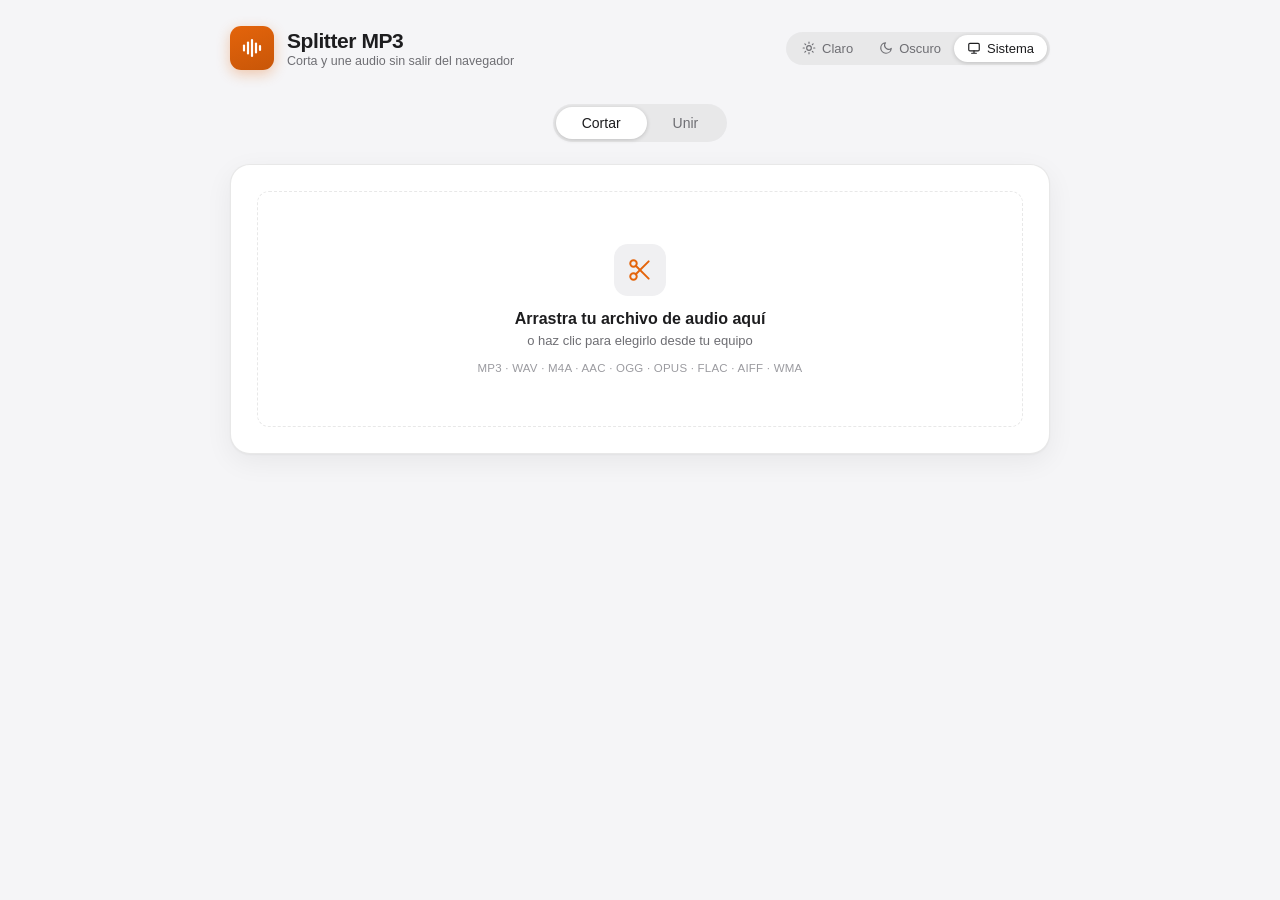
==== index.html @ cbca9de8 "Actualiza la versión de los gestos táctiles" ====
<!DOCTYPE html>
<html lang="es">
<head>
<meta charset="UTF-8">
<meta name="viewport" content="width=device-width,initial-scale=1,maximum-scale=1,user-scalable=no,viewport-fit=cover">
<meta http-equiv="Cache-Control" content="no-cache, no-store, must-revalidate">
<title>Splitter MP3</title>
<style>html,body{margin:0;min-height:100%;background:#f5f5f7;font-family:-apple-system,BlinkMacSystemFont,"Segoe UI",sans-serif}#loader{min-height:100vh;display:grid;place-items:center;color:#6e6e73;font-size:14px}</style>
</head>
<body>
<div id="loader">Abriendo Splitter MP3…</div>
<script>
(async()=>{
  const response=await fetch('./splitter-app.html?v=20260731-gestures22',{cache:'no-store'});
  if(!response.ok)throw new Error('No se pudo cargar Splitter MP3.');
  const source=await response.text();
  document.open();document.write(source);document.close();
})().catch(error=>{console.error(error);document.getElementById('loader').textContent='No se pudo abrir Splitter MP3. Recarga la página.'});
</script>
</body>
</html>
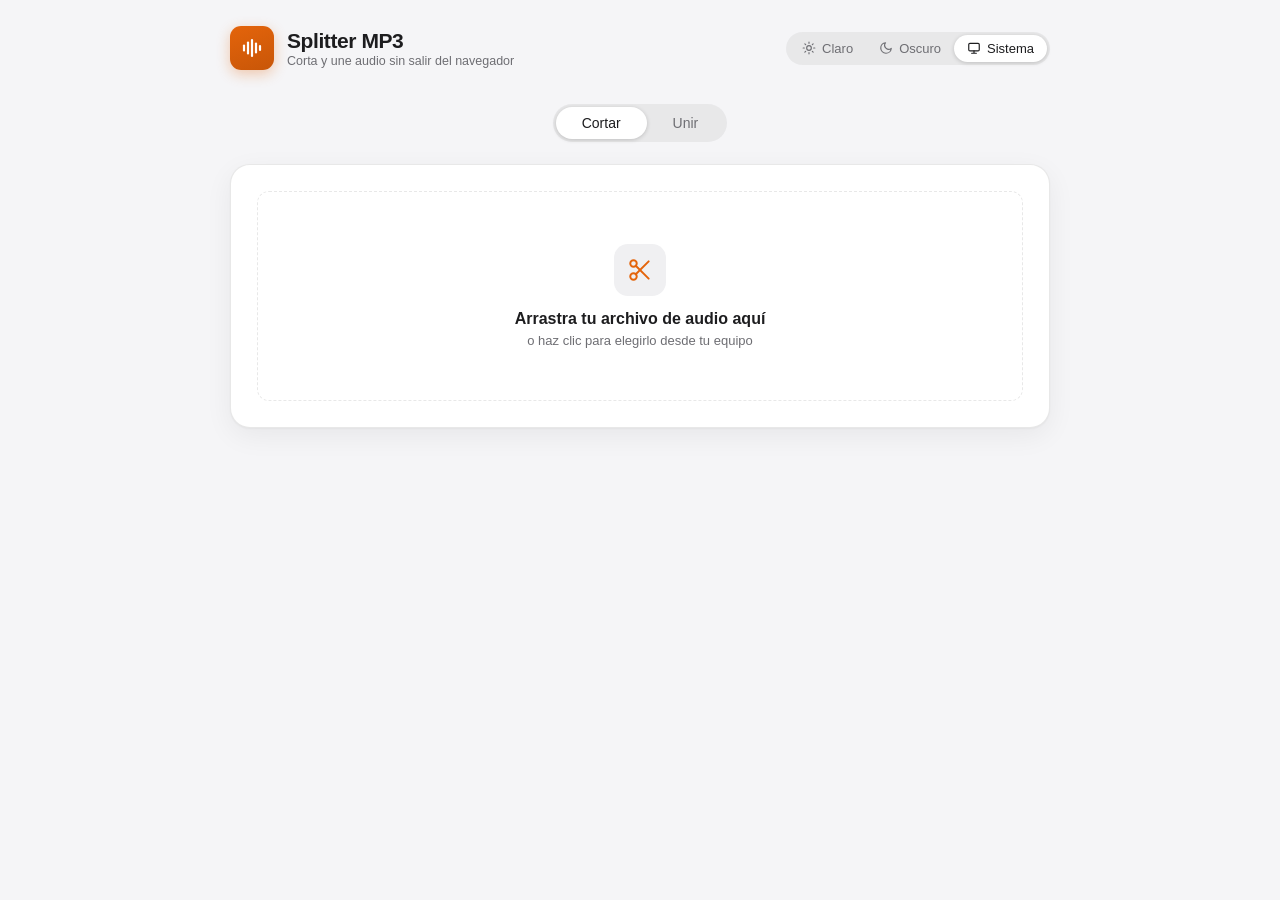
==== commit a49bd4b8: "Actualiza la portada simplificada" ====
--- a/index.html
+++ b/index.html
@@ -11,7 +11,7 @@
 <div id="loader">Abriendo Splitter MP3…</div>
 <script>
 (async()=>{
-  const response=await fetch('./splitter-app.html?v=20260731-gestures22',{cache:'no-store'});
+  const response=await fetch('./splitter-app.html?v=20260731-cleanhome26',{cache:'no-store'});
   if(!response.ok)throw new Error('No se pudo cargar Splitter MP3.');
   const source=await response.text();
   document.open();document.write(source);document.close();
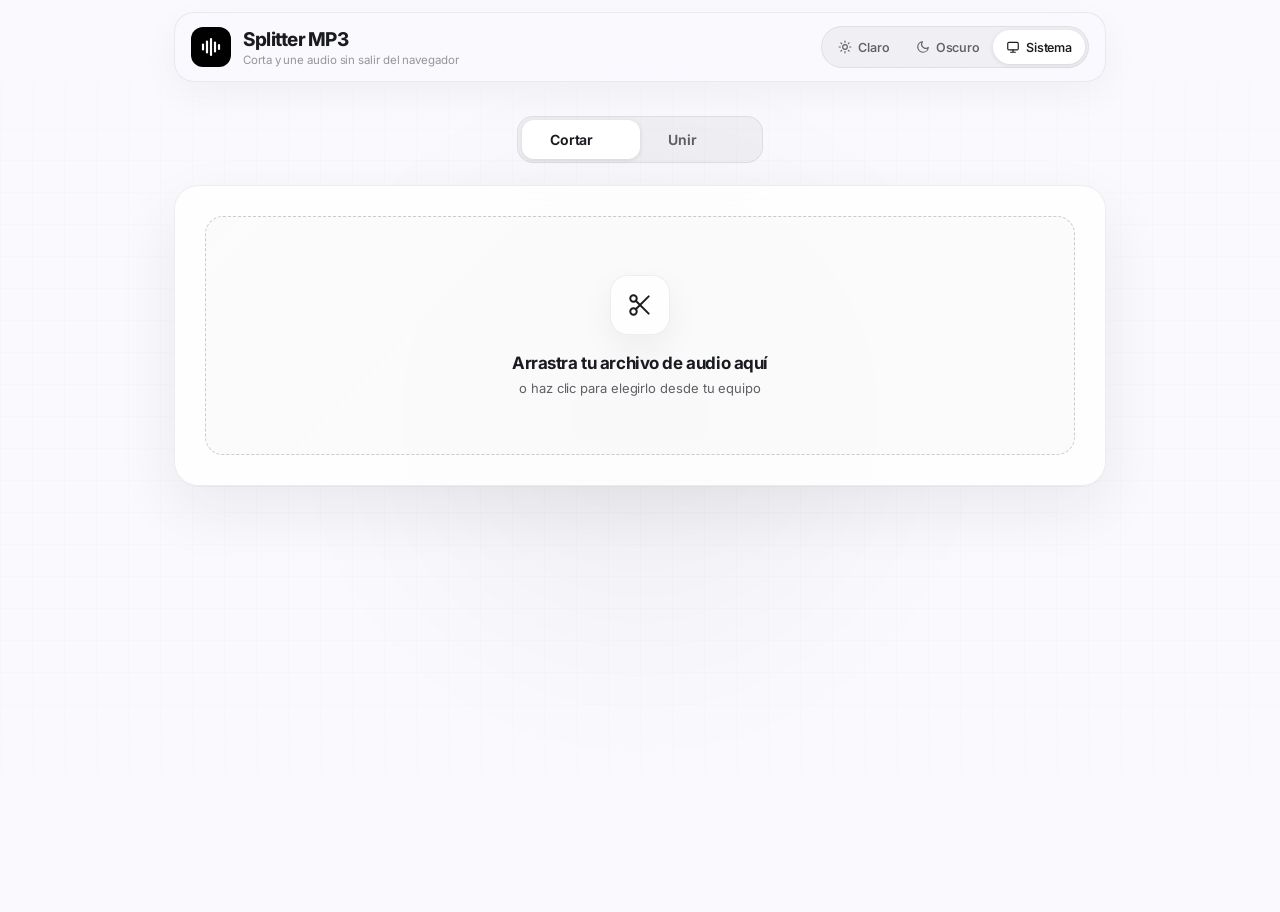
==== commit 8f4afe4e: "Cargar diseño minimalista AUX" ====
--- a/index.html
+++ b/index.html
@@ -5,15 +5,20 @@
 <meta name="viewport" content="width=device-width,initial-scale=1,maximum-scale=1,user-scalable=no,viewport-fit=cover">
 <meta http-equiv="Cache-Control" content="no-cache, no-store, must-revalidate">
 <title>Splitter MP3</title>
-<style>html,body{margin:0;min-height:100%;background:#f5f5f7;font-family:-apple-system,BlinkMacSystemFont,"Segoe UI",sans-serif}#loader{min-height:100vh;display:grid;place-items:center;color:#6e6e73;font-size:14px}</style>
+<style>
+  html,body{margin:0;min-height:100%;background:#faf9fe;font-family:Inter,-apple-system,BlinkMacSystemFont,"Segoe UI",sans-serif}
+  #loader{min-height:100vh;display:grid;place-items:center;color:#77767b;font-size:13px;letter-spacing:.01em}
+  @media(prefers-color-scheme:dark){html,body{background:#0b0b0d}#loader{color:#98989f}}
+</style>
 </head>
 <body>
 <div id="loader">Abriendo Splitter MP3…</div>
 <script>
 (async()=>{
-  const response=await fetch('./splitter-app.html?v=20260731-cleanhome26',{cache:'no-store'});
+  const response=await fetch('./splitter-app.html?v=20260731-notices28',{cache:'no-store'});
   if(!response.ok)throw new Error('No se pudo cargar Splitter MP3.');
-  const source=await response.text();
+  let source=await response.text();
+  source=source.replace('</head>','<link rel="stylesheet" href="./aux-minimal.css?v=20260731-aux1"></head>');
   document.open();document.write(source);document.close();
 })().catch(error=>{console.error(error);document.getElementById('loader').textContent='No se pudo abrir Splitter MP3. Recarga la página.'});
 </script>
--- a/aux-minimal.css
+++ b/aux-minimal.css
@@ -0,0 +1,648 @@
+@import url('https://fonts.googleapis.com/css2?family=Inter:wght@400;500;600;700;800&family=JetBrains+Mono:wght@400;500;600&display=swap');
+
+/*
+ * AUX Minimal Design
+ * Capa visual independiente: no modifica la lógica del editor.
+ */
+
+:root{
+  --font:'Inter',-apple-system,BlinkMacSystemFont,"Segoe UI",sans-serif;
+  --font-mono:'JetBrains Mono',ui-monospace,SFMono-Regular,Menlo,monospace;
+  --radius-l:24px;
+  --radius-m:16px;
+  --radius-s:11px;
+  --dur:.24s;
+  --shadow-card:0 1px 0 rgba(28,28,30,.03),0 24px 64px rgba(28,28,30,.07);
+}
+
+:root[data-theme="light"]{
+  --accent:#010102;
+  --accent-strong:#1c1c1e;
+  --accent-soft:rgba(1,1,2,.075);
+  --bg:#faf9fe;
+  --surface:rgba(255,255,255,.82);
+  --surface-2:#f1f0f5;
+  --text:#1a1b1f;
+  --text-2:#5f6066;
+  --text-3:#96959b;
+  --border:rgba(28,28,30,.075);
+  --wave-idle:#c9c8ce;
+  --dim:rgba(250,249,254,.70);
+  --seg-bg:rgba(28,28,30,.045);
+  --seg-pill:#fff;
+  --glass:rgba(250,249,254,.72);
+  --inverse:#fff;
+  --danger:#c9362b;
+}
+
+:root[data-theme="dark"]{
+  --accent:#f5f5f7;
+  --accent-strong:#fff;
+  --accent-soft:rgba(255,255,255,.10);
+  --bg:#0b0b0d;
+  --surface:rgba(28,28,30,.82);
+  --surface-2:#242428;
+  --text:#f5f5f7;
+  --text-2:#a4a3aa;
+  --text-3:#727178;
+  --border:rgba(255,255,255,.09);
+  --wave-idle:#4b4a50;
+  --dim:rgba(11,11,13,.70);
+  --seg-bg:rgba(255,255,255,.065);
+  --seg-pill:#343438;
+  --glass:rgba(11,11,13,.72);
+  --inverse:#101012;
+  --danger:#ff6961;
+  --shadow-card:0 1px 0 rgba(255,255,255,.025),0 28px 72px rgba(0,0,0,.36);
+}
+
+html{
+  background:var(--bg);
+  scroll-behavior:smooth;
+}
+
+body{
+  position:relative;
+  isolation:isolate;
+  background:var(--bg);
+  color:var(--text);
+  font-family:var(--font);
+  letter-spacing:-.005em;
+}
+
+body::before{
+  content:"";
+  position:fixed;
+  z-index:-2;
+  width:min(72vw,680px);
+  aspect-ratio:1;
+  left:50%;
+  top:46%;
+  transform:translate(-50%,-50%);
+  border-radius:50%;
+  pointer-events:none;
+  background:radial-gradient(circle,var(--accent) 0%,transparent 69%);
+  filter:blur(78px);
+  opacity:.055;
+}
+
+body::after{
+  content:"";
+  position:fixed;
+  z-index:-1;
+  inset:0;
+  pointer-events:none;
+  background-image:linear-gradient(rgba(127,127,127,.018) 1px,transparent 1px),linear-gradient(90deg,rgba(127,127,127,.018) 1px,transparent 1px);
+  background-size:32px 32px;
+  mask-image:linear-gradient(to bottom,transparent,black 18%,black 72%,transparent);
+}
+
+button,input{font-family:var(--font)}
+
+:focus-visible{
+  outline:2px solid var(--accent);
+  outline-offset:3px;
+  border-radius:10px;
+}
+
+.wrap{
+  max-width:980px;
+  padding:0 24px 88px;
+}
+
+header{
+  position:sticky;
+  top:12px;
+  z-index:50;
+  margin-top:12px;
+  padding:13px 16px;
+  border:1px solid var(--border);
+  border-radius:20px;
+  background:var(--glass);
+  box-shadow:0 12px 38px rgba(0,0,0,.045);
+  backdrop-filter:blur(24px) saturate(135%);
+  -webkit-backdrop-filter:blur(24px) saturate(135%);
+}
+
+.brand{gap:12px}
+
+.brand-icon{
+  width:40px;
+  height:40px;
+  border-radius:12px;
+  background:var(--accent);
+  color:var(--inverse);
+  box-shadow:none;
+}
+
+:root[data-theme="dark"] .brand-icon svg{stroke:#101012}
+
+.brand h1{
+  font-size:19px;
+  font-weight:750;
+  letter-spacing:-.04em;
+}
+
+.brand p{
+  margin-top:2px;
+  color:var(--text-3);
+  font-size:11.5px;
+}
+
+.seg{
+  padding:3px;
+  border:1px solid var(--border);
+  background:var(--seg-bg);
+  box-shadow:inset 0 1px 0 rgba(255,255,255,.035);
+}
+
+.seg button{
+  min-height:34px;
+  padding:7px 13px;
+  font-size:12.5px;
+  font-weight:550;
+  letter-spacing:-.01em;
+}
+
+.seg .pill{
+  box-shadow:0 1px 5px rgba(0,0,0,.11);
+}
+
+.tabs-row{
+  margin:34px 0 22px;
+}
+
+.tabs-row .seg{
+  padding:4px;
+  border-radius:16px;
+}
+
+.tabs-row .seg button{
+  min-width:118px;
+  padding:10px 28px;
+  border-radius:12px;
+  font-size:14px;
+  font-weight:650;
+}
+
+.tabs-row .seg .pill{border-radius:12px}
+
+.card{
+  padding:30px;
+  border:1px solid var(--border);
+  border-radius:var(--radius-l);
+  background:var(--surface);
+  box-shadow:var(--shadow-card);
+  backdrop-filter:blur(18px);
+  -webkit-backdrop-filter:blur(18px);
+}
+
+.panel.active{animation:auxFade .34s ease}
+
+@keyframes auxFade{
+  from{opacity:0;transform:translateY(8px) scale(.995)}
+  to{opacity:1;transform:none}
+}
+
+.dropzone{
+  position:relative;
+  overflow:hidden;
+  padding:58px 24px;
+  border:1px dashed color-mix(in srgb,var(--text-3) 48%,transparent);
+  border-radius:18px;
+  background:rgba(127,127,127,.018);
+}
+
+.dropzone::before{
+  content:"";
+  position:absolute;
+  inset:0;
+  pointer-events:none;
+  background:linear-gradient(135deg,rgba(255,255,255,.035),transparent 42%);
+}
+
+.dropzone:hover,
+.dropzone.dragover{
+  border-color:var(--accent);
+  background:var(--accent-soft);
+}
+
+.dropzone .dz-icon{
+  width:60px;
+  height:60px;
+  margin-bottom:18px;
+  border:1px solid var(--border);
+  border-radius:18px;
+  background:var(--surface);
+  color:var(--text);
+  box-shadow:0 12px 32px rgba(0,0,0,.055);
+}
+
+.dropzone h3{
+  margin-bottom:7px;
+  font-size:17px;
+  font-weight:700;
+  letter-spacing:-.025em;
+}
+
+.dropzone p{font-size:13px;color:var(--text-2)}
+.dropzone .formats{font-family:var(--font-mono);font-size:10.5px;text-transform:uppercase;letter-spacing:.08em}
+
+.file-row{
+  margin-bottom:24px;
+  padding-bottom:18px;
+  border-bottom:1px solid var(--border);
+}
+
+.badge{
+  border:1px solid var(--border);
+  border-radius:999px;
+  background:var(--accent-soft);
+  color:var(--text);
+  font-family:var(--font-mono);
+  font-size:10px;
+  letter-spacing:.08em;
+}
+
+.file-name{font-size:15px;font-weight:700;letter-spacing:-.02em}
+.file-meta{margin-top:3px;font-family:var(--font-mono);font-size:10.5px;color:var(--text-3)}
+
+.link-btn{
+  padding:8px 10px;
+  border-radius:10px;
+  color:var(--text-2);
+  font-size:12px;
+  font-weight:600;
+}
+
+.link-btn:hover{
+  background:var(--surface-2);
+  color:var(--text);
+  text-decoration:none;
+}
+
+.trim-shell{padding-top:20px}
+
+.wave-box{
+  height:168px;
+  border:1px solid var(--border);
+  border-radius:18px;
+  background:var(--surface-2);
+  box-shadow:inset 0 1px 0 rgba(255,255,255,.035);
+}
+
+#waveCanvas{border-radius:18px}
+
+.sel-frame{
+  border-top-width:2px;
+  border-bottom-width:2px;
+}
+
+.handle::before{width:2px}
+
+.time-tag{
+  top:-37px;
+  padding:5px 8px;
+  border:1px solid var(--border);
+  border-radius:8px;
+  background:var(--text);
+  color:var(--bg);
+  font-family:var(--font-mono);
+  font-size:10px;
+  box-shadow:0 7px 20px rgba(0,0,0,.12);
+}
+
+.time-tag.pos{
+  background:var(--accent);
+  color:var(--inverse);
+}
+
+:root[data-theme="dark"] .time-tag.pos{color:#101012}
+
+.ruler,
+.readout .val,
+.file-meta,
+.status-line{
+  font-variant-numeric:tabular-nums;
+}
+
+.ruler{
+  margin-top:10px;
+  font-family:var(--font-mono);
+  font-size:10px;
+}
+
+.transport{
+  gap:14px;
+  margin-top:24px;
+  padding:14px;
+  border:1px solid var(--border);
+  border-radius:18px;
+  background:rgba(127,127,127,.022);
+}
+
+.play-btn{
+  width:54px;
+  height:54px;
+  background:var(--accent);
+  color:var(--inverse);
+  box-shadow:0 14px 34px rgba(0,0,0,.15);
+}
+
+:root[data-theme="dark"] .play-btn{color:#101012}
+
+.zoom-btn{
+  width:44px;
+  height:44px;
+  border-color:var(--border);
+  background:var(--surface);
+  color:var(--text-2);
+}
+
+.zoom-btn[aria-pressed="true"]{
+  border-color:var(--accent);
+  background:var(--accent);
+  color:var(--inverse);
+  box-shadow:0 10px 24px rgba(0,0,0,.12);
+}
+
+:root[data-theme="dark"] .zoom-btn[aria-pressed="true"]{color:#101012}
+
+.readouts{gap:24px}
+
+.readout .lbl{
+  font-family:var(--font-mono);
+  font-size:9.5px;
+  font-weight:600;
+  letter-spacing:.075em;
+}
+
+.readout .val{
+  margin-top:4px;
+  font-family:var(--font-mono);
+  font-size:16px;
+  font-weight:600;
+  letter-spacing:-.035em;
+}
+
+.readout .val.acc{color:var(--text)}
+
+.repeat-control{margin:18px 0 4px}
+.repeat-label{font-family:var(--font-mono);font-size:9.5px}
+
+.repeat-modes{
+  border:1px solid var(--border);
+  background:var(--surface-2);
+}
+
+.repeat-mode{
+  min-height:34px;
+  padding:7px 13px;
+  font-size:11.5px;
+}
+
+.repeat-mode[aria-pressed="true"]{
+  background:var(--surface);
+  color:var(--text);
+}
+
+.editor-tools{
+  gap:9px;
+  margin:18px 0 2px;
+}
+
+.editor-tool{
+  width:44px;
+  height:44px;
+  border-radius:13px;
+  background:var(--surface-2);
+  color:var(--text-2);
+}
+
+.editor-tool:hover{
+  background:var(--surface);
+  color:var(--text);
+}
+
+.editor-tool.danger,
+.join-item .icon-btn:last-child{
+  color:var(--danger)!important;
+}
+
+.editor-tool.danger:hover,
+.join-item .icon-btn:last-child:hover{
+  background:color-mix(in srgb,var(--danger) 10%,transparent)!important;
+  color:var(--danger)!important;
+}
+
+.time-grid{
+  gap:14px;
+  margin-top:22px;
+}
+
+.time-field{
+  padding:16px;
+  border:1px solid var(--border);
+  border-radius:16px;
+  background:var(--surface-2);
+}
+
+.time-field .lbl{
+  font-family:var(--font-mono);
+  font-size:9.5px;
+  letter-spacing:.08em;
+}
+
+.hms input{
+  border-color:var(--border);
+  border-radius:10px;
+  background:var(--surface);
+  font-family:var(--font-mono);
+  font-size:14px;
+}
+
+.hms input:focus{
+  border-color:var(--text);
+  box-shadow:0 0 0 3px var(--accent-soft);
+}
+
+.unit-caption span{font-family:var(--font-mono);font-size:9px}
+
+.actions{
+  justify-content:center;
+  margin-top:30px;
+}
+
+.btn-primary{
+  min-height:56px;
+  padding:16px 34px;
+  border:1px solid transparent;
+  border-radius:16px;
+  background:var(--accent);
+  color:var(--inverse);
+  font-size:15px;
+  font-weight:700;
+  letter-spacing:-.02em;
+  box-shadow:0 18px 42px rgba(0,0,0,.13);
+}
+
+:root[data-theme="dark"] .btn-primary{color:#101012}
+
+.btn-primary:hover{
+  background:var(--accent);
+  transform:translateY(-2px) scale(1.012);
+}
+
+.progress{
+  height:5px;
+  background:var(--surface-2);
+}
+
+.progress .bar{background:var(--accent)}
+
+.status-line{
+  margin-top:12px;
+  text-align:center;
+  font-family:var(--font-mono);
+  font-size:10.5px;
+}
+
+.join-list{gap:10px;margin-top:22px}
+
+.join-item{
+  min-height:62px;
+  padding:12px 14px;
+  border:1px solid var(--border);
+  border-radius:15px;
+  background:var(--surface-2);
+}
+
+.join-item .num{
+  background:var(--surface);
+  color:var(--text);
+  font-family:var(--font-mono);
+}
+
+.join-item .jname{font-size:13.5px;font-weight:650}
+.join-item .jmeta{font-family:var(--font-mono);font-size:10px}
+
+.icon-btn{
+  border:1px solid transparent;
+  border-radius:10px;
+}
+
+.icon-btn:hover{
+  border-color:var(--border);
+  background:var(--surface);
+}
+
+.add-more{
+  border-width:1px;
+  border-radius:15px;
+  background:rgba(127,127,127,.018);
+}
+
+.add-more:hover{
+  border-color:var(--text);
+  color:var(--text);
+  background:var(--surface-2);
+}
+
+.warn{
+  border:1px solid color-mix(in srgb,var(--danger) 22%,transparent);
+  border-radius:13px;
+}
+
+.clip-segment-mark{
+  border-width:1px;
+  border-radius:8px;
+}
+
+.clip-segment-mark.active span{
+  background:var(--accent);
+  border-color:var(--accent);
+  color:var(--inverse);
+}
+
+:root[data-theme="dark"] .clip-segment-mark.active span{color:#101012}
+
+.wave-nav-label{
+  font-family:var(--font-mono);
+  font-size:8.5px;
+}
+
+.wave-nav-track{
+  border-color:var(--border);
+  background:var(--surface-2);
+}
+
+.wave-nav-window{
+  border-color:var(--accent);
+  border-radius:9px;
+  background:var(--accent-soft);
+  box-shadow:none;
+}
+
+footer{
+  margin-top:38px;
+  font-family:var(--font-mono);
+  font-size:10px;
+  letter-spacing:.025em;
+}
+
+@media (max-width:700px){
+  .wrap{padding:0 16px 112px}
+
+  header{
+    top:8px;
+    margin-top:8px;
+    padding:11px 12px;
+    border-radius:17px;
+    gap:11px;
+  }
+
+  .brand-icon{width:38px;height:38px}
+  .brand h1{font-size:17px}
+  .brand p{display:none}
+
+  #themeSeg{margin-left:auto}
+  #themeSeg button{width:34px;padding:7px;justify-content:center}
+  #themeSeg button span{display:none}
+
+  .tabs-row{margin:24px 0 16px}
+  .tabs-row .seg{width:100%}
+  .tabs-row .seg button{flex:1;min-width:0;padding:10px 16px}
+
+  .card{padding:18px;border-radius:20px}
+  .dropzone{padding:46px 16px}
+  .dropzone .dz-icon{width:56px;height:56px}
+  .wave-box{height:154px}
+
+  .transport{align-items:center;padding:12px;gap:10px}
+  .readouts{flex:1;display:grid;grid-template-columns:repeat(2,minmax(0,1fr));gap:10px 14px}
+  .readout .val{font-size:14px}
+
+  .time-grid{grid-template-columns:1fr}
+  .actions{align-items:stretch}
+  .btn-primary{width:100%;justify-content:center}
+  .progress{width:100%;flex-basis:100%}
+}
+
+@media (max-width:390px){
+  .wrap{padding-left:12px;padding-right:12px}
+  header{padding:10px}
+  .brand{gap:9px}
+  .brand-icon{width:36px;height:36px;border-radius:10px}
+  .brand h1{font-size:16px}
+  #themeSeg button{width:31px;min-height:31px}
+  .card{padding:15px}
+  .transport{padding:10px}
+  .play-btn{width:50px;height:50px}
+  .zoom-btn{width:40px;height:40px}
+  .hms input{width:58px}
+  .unit-caption span{width:58px}
+}
+
+@media (prefers-reduced-motion:reduce){
+  body::before{display:none}
+}
